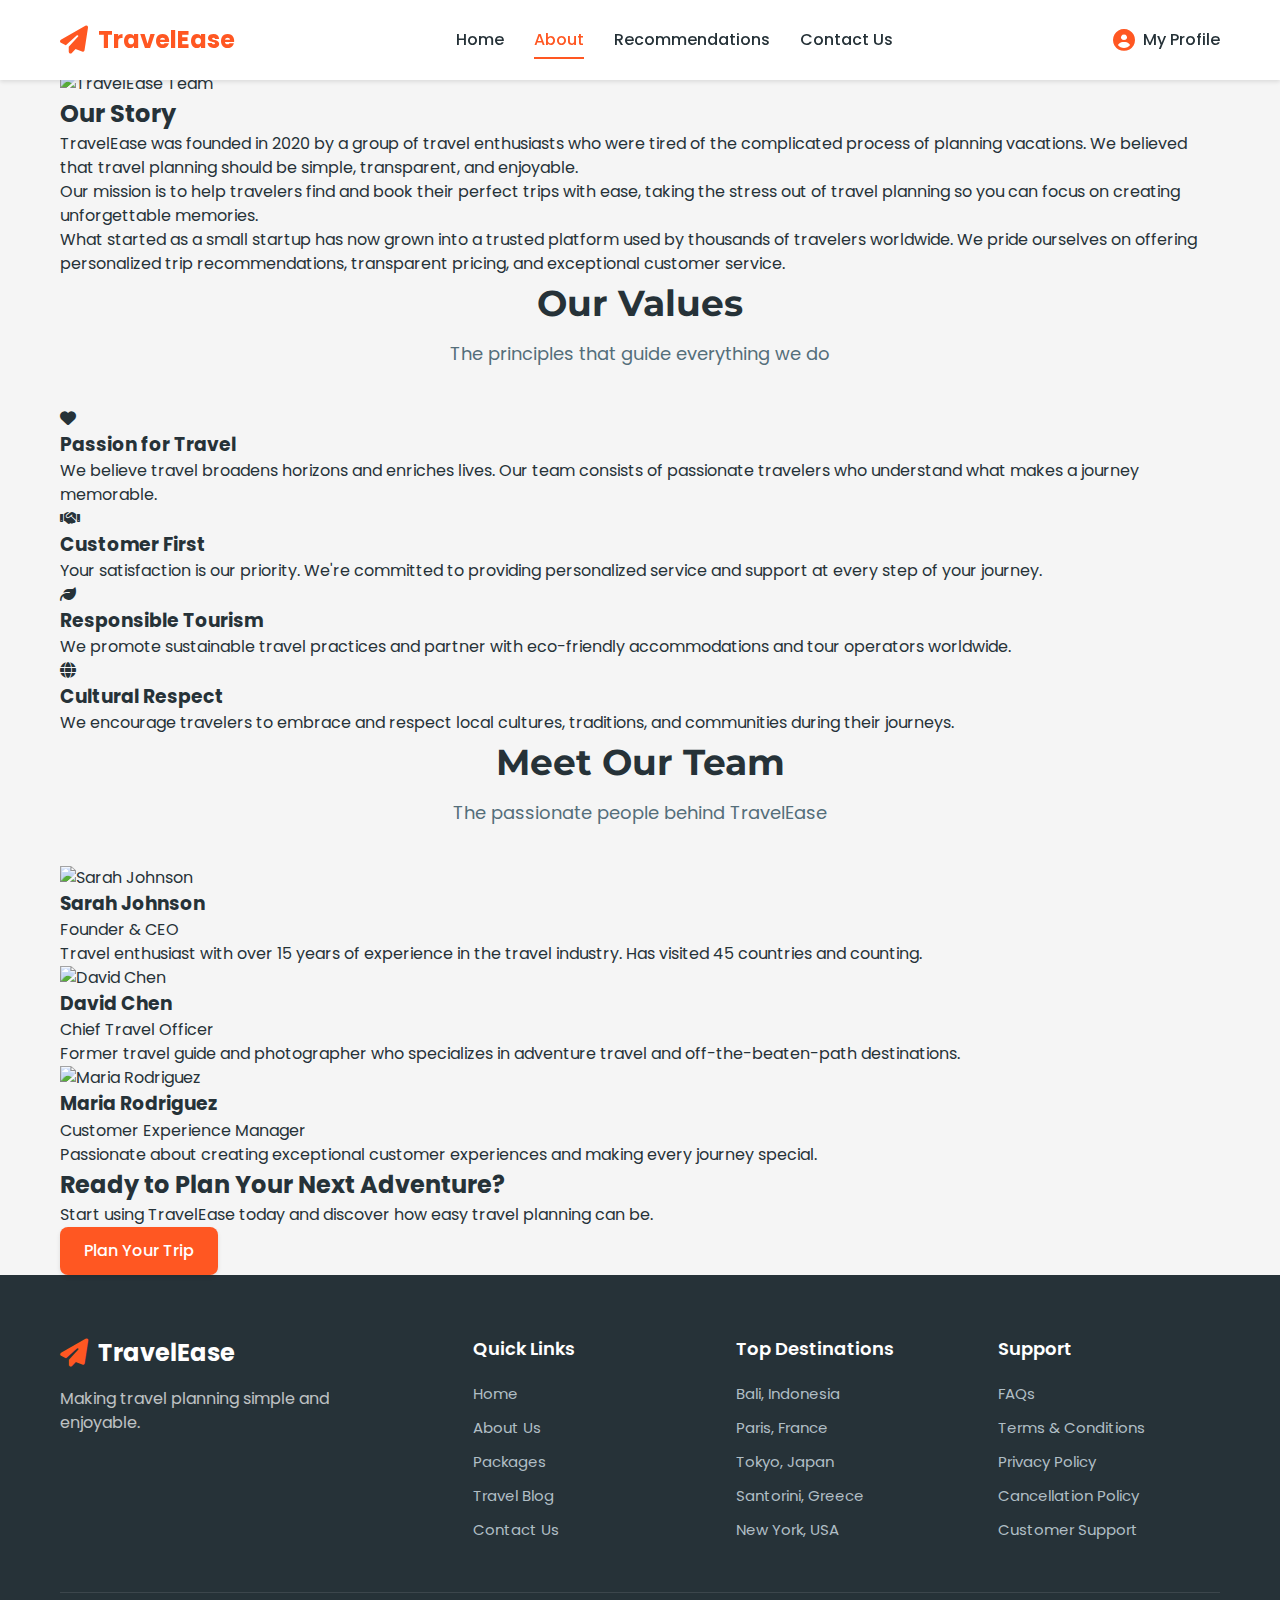
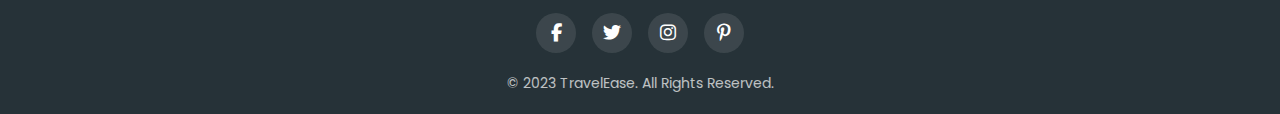
==== about.html @ 2a435698 "Implement initial version of travel budget planner website." ====
<!DOCTYPE html>
<html lang="en">
<head>
    <meta charset="UTF-8">
    <meta name="viewport" content="width=device-width, initial-scale=1.0">
    <title>About Us - TravelEase</title>
    <!-- Font Awesome for icons -->
    <link rel="stylesheet" href="https://cdnjs.cloudflare.com/ajax/libs/font-awesome/6.4.0/css/all.min.css">
    <!-- Google Fonts -->
    <link href="https://fonts.googleapis.com/css2?family=Poppins:wght@300;400;500;600;700&family=Montserrat:wght@400;500;600;700&display=swap" rel="stylesheet">
    <!-- Custom CSS -->
    <link rel="stylesheet" href="css/style.css">
</head>
<body>
    <!-- Header Section -->
    <header class="header">
        <div class="container">
            <div class="header-content">
                <div class="logo">
                    <a href="index.html">
                        <i class="fas fa-paper-plane"></i>
                        <span>TravelEase</span>
                    </a>
                </div>
                <nav class="nav-menu">
                    <ul>
                        <li><a href="index.html">Home</a></li>
                        <li><a href="about.html" class="active">About</a></li>
                        <li><a href="recommendations.html">Recommendations</a></li>
                        <li><a href="contact.html">Contact Us</a></li>
                    </ul>
                </nav>
                <div class="user-actions">
                    <a href="profile.html" class="profile-link">
                        <i class="fas fa-user-circle"></i>
                        <span>My Profile</span>
                    </a>
                </div>
                <div class="mobile-menu-btn">
                    <i class="fas fa-bars"></i>
                </div>
            </div>
        </div>
    </header>

    <!-- Page Banner -->
    <section class="page-banner" style="background-color: var(--primary-color);">
        <div class="container">
            <div class="banner-content">
                <h1>About Us</h1>
                <p>Learn more about TravelEase and our mission</p>
            </div>
        </div>
    </section>

    <!-- About Section -->
    <section class="about-section">
        <div class="container">
            <div class="about-content">
                <div class="about-image">
                    <img src="images/about-team.jpg" alt="TravelEase Team">
                </div>
                <div class="about-text">
                    <h2>Our Story</h2>
                    <p>TravelEase was founded in 2020 by a group of travel enthusiasts who were tired of the complicated process of planning vacations. We believed that travel planning should be simple, transparent, and enjoyable.</p>
                    <p>Our mission is to help travelers find and book their perfect trips with ease, taking the stress out of travel planning so you can focus on creating unforgettable memories.</p>
                    <p>What started as a small startup has now grown into a trusted platform used by thousands of travelers worldwide. We pride ourselves on offering personalized trip recommendations, transparent pricing, and exceptional customer service.</p>
                </div>
            </div>
        </div>
    </section>

    <!-- Values Section -->
    <section class="values-section">
        <div class="container">
            <div class="section-header">
                <h2>Our Values</h2>
                <p>The principles that guide everything we do</p>
            </div>
            <div class="values-grid">
                <div class="value-card">
                    <div class="value-icon">
                        <i class="fas fa-heart"></i>
                    </div>
                    <h3>Passion for Travel</h3>
                    <p>We believe travel broadens horizons and enriches lives. Our team consists of passionate travelers who understand what makes a journey memorable.</p>
                </div>
                <div class="value-card">
                    <div class="value-icon">
                        <i class="fas fa-handshake"></i>
                    </div>
                    <h3>Customer First</h3>
                    <p>Your satisfaction is our priority. We're committed to providing personalized service and support at every step of your journey.</p>
                </div>
                <div class="value-card">
                    <div class="value-icon">
                        <i class="fas fa-leaf"></i>
                    </div>
                    <h3>Responsible Tourism</h3>
                    <p>We promote sustainable travel practices and partner with eco-friendly accommodations and tour operators worldwide.</p>
                </div>
                <div class="value-card">
                    <div class="value-icon">
                        <i class="fas fa-globe"></i>
                    </div>
                    <h3>Cultural Respect</h3>
                    <p>We encourage travelers to embrace and respect local cultures, traditions, and communities during their journeys.</p>
                </div>
            </div>
        </div>
    </section>

    <!-- Team Section -->
    <section class="team-section">
        <div class="container">
            <div class="section-header">
                <h2>Meet Our Team</h2>
                <p>The passionate people behind TravelEase</p>
            </div>
            <div class="team-grid">
                <div class="team-member">
                    <div class="member-image">
                        <img src="images/team-1.jpg" alt="Sarah Johnson">
                    </div>
                    <h3>Sarah Johnson</h3>
                    <p class="member-role">Founder & CEO</p>
                    <p class="member-bio">Travel enthusiast with over 15 years of experience in the travel industry. Has visited 45 countries and counting.</p>
                </div>
                <div class="team-member">
                    <div class="member-image">
                        <img src="images/team-2.jpg" alt="David Chen">
                    </div>
                    <h3>David Chen</h3>
                    <p class="member-role">Chief Travel Officer</p>
                    <p class="member-bio">Former travel guide and photographer who specializes in adventure travel and off-the-beaten-path destinations.</p>
                </div>
                <div class="team-member">
                    <div class="member-image">
                        <img src="images/team-3.jpg" alt="Maria Rodriguez">
                    </div>
                    <h3>Maria Rodriguez</h3>
                    <p class="member-role">Customer Experience Manager</p>
                    <p class="member-bio">Passionate about creating exceptional customer experiences and making every journey special.</p>
                </div>
            </div>
        </div>
    </section>

    <!-- CTA Section -->
    <section class="cta-section">
        <div class="container">
            <div class="cta-content">
                <h2>Ready to Plan Your Next Adventure?</h2>
                <p>Start using TravelEase today and discover how easy travel planning can be.</p>
                <a href="index.html#planner" class="btn btn-primary">Plan Your Trip</a>
            </div>
        </div>
    </section>

    <!-- Footer Section -->
    <footer class="footer">
        <div class="container">
            <div class="footer-content">
                <div class="footer-logo">
                    <a href="index.html">
                        <i class="fas fa-paper-plane"></i>
                        <span>TravelEase</span>
                    </a>
                    <p>Making travel planning simple and enjoyable.</p>
                </div>
                <div class="footer-links">
                    <div class="footer-column">
                        <h3>Quick Links</h3>
                        <ul>
                            <li><a href="index.html">Home</a></li>
                            <li><a href="about.html">About Us</a></li>
                            <li><a href="packages.html">Packages</a></li>
                            <li><a href="blog.html">Travel Blog</a></li>
                            <li><a href="contact.html">Contact Us</a></li>
                        </ul>
                    </div>
                    <div class="footer-column">
                        <h3>Top Destinations</h3>
                        <ul>
                            <li><a href="#">Bali, Indonesia</a></li>
                            <li><a href="#">Paris, France</a></li>
                            <li><a href="#">Tokyo, Japan</a></li>
                            <li><a href="#">Santorini, Greece</a></li>
                            <li><a href="#">New York, USA</a></li>
                        </ul>
                    </div>
                    <div class="footer-column">
                        <h3>Support</h3>
                        <ul>
                            <li><a href="#">FAQs</a></li>
                            <li><a href="#">Terms & Conditions</a></li>
                            <li><a href="#">Privacy Policy</a></li>
                            <li><a href="#">Cancellation Policy</a></li>
                            <li><a href="#">Customer Support</a></li>
                        </ul>
                    </div>
                </div>
            </div>
            <div class="footer-bottom">
                <div class="social-icons">
                    <a href="#"><i class="fab fa-facebook-f"></i></a>
                    <a href="#"><i class="fab fa-twitter"></i></a>
                    <a href="#"><i class="fab fa-instagram"></i></a>
                    <a href="#"><i class="fab fa-pinterest-p"></i></a>
                </div>
                <p class="copyright">© 2023 TravelEase. All Rights Reserved.</p>
            </div>
        </div>
    </footer>

    <!-- Back to Top Button -->
    <a href="#" class="back-to-top">
        <i class="fas fa-chevron-up"></i>
    </a>

    <!-- Scripts -->
    <script src="js/script.js"></script>
</body>
</html>
---- css/style.css ----
/* 
* TravelEase - Travel Planner Website
* Main Stylesheet
*/

/* ---------- Reset & Base Styles ---------- */
:root {
    --primary-color: #ff5722;
    --primary-dark: #e64a19;
    --primary-light: #ffccbc;
    --secondary-color: #2196f3;
    --secondary-dark: #1976d2;
    --secondary-light: #bbdefb;
    --accent-color: #ffc107;
    --text-dark: #263238;
    --text-medium: #546e7a;
    --text-light: #b0bec5;
    --white: #ffffff;
    --light-bg: #f5f5f5;
    --dark-bg: #263238;
    --border-color: #e0e0e0;
    --success: #4caf50;
    --error: #f44336;
    --warning: #ff9800;
    --shadow-sm: 0 2px 4px rgba(0, 0, 0, 0.1);
    --shadow-md: 0 4px 8px rgba(0, 0, 0, 0.12);
    --shadow-lg: 0 8px 16px rgba(0, 0, 0, 0.15);
    --transition: all 0.3s ease;
    --radius-sm: 4px;
    --radius-md: 8px;
    --radius-lg: 16px;
}

* {
    margin: 0;
    padding: 0;
    box-sizing: border-box;
}

html {
    font-size: 62.5%; /* 10px = 1rem */
    scroll-behavior: smooth;
}

body {
    font-family: 'Poppins', sans-serif;
    font-size: 1.6rem;
    line-height: 1.5;
    color: var(--text-dark);
    background-color: var(--light-bg);
}

a {
    text-decoration: none;
    color: inherit;
    transition: var(--transition);
}

ul {
    list-style: none;
}

img {
    max-width: 100%;
    height: auto;
    display: block;
}

button, input, select, textarea {
    font-family: inherit;
    font-size: inherit;
    outline: none;
    border: none;
    background: none;
}

button {
    cursor: pointer;
}

/* ---------- Layout & Container ---------- */
.container {
    width: 100%;
    max-width: 1200px;
    margin: 0 auto;
    padding: 0 2rem;
}

.section-header {
    text-align: center;
    margin-bottom: 4rem;
}

.section-header h2 {
    font-size: 3.6rem;
    font-weight: 700;
    color: var(--text-dark);
    margin-bottom: 1rem;
    font-family: 'Montserrat', sans-serif;
}

.section-header p {
    font-size: 1.8rem;
    color: var(--text-medium);
    max-width: 600px;
    margin: 0 auto;
}

/* ---------- Buttons & Links ---------- */
.btn {
    display: inline-flex;
    align-items: center;
    justify-content: center;
    padding: 1.2rem 2.4rem;
    font-size: 1.6rem;
    font-weight: 500;
    border-radius: var(--radius-md);
    transition: var(--transition);
    text-align: center;
}

.btn i {
    margin-right: 0.8rem;
}

.btn-primary {
    background-color: var(--primary-color);
    color: var(--white);
    box-shadow: var(--shadow-sm);
}

.btn-primary:hover {
    background-color: var(--primary-dark);
    box-shadow: var(--shadow-md);
    transform: translateY(-2px);
}

.btn-outline {
    border: 2px solid var(--primary-color);
    color: var(--primary-color);
    background-color: transparent;
}

.btn-outline:hover {
    background-color: var(--primary-color);
    color: var(--white);
}

.btn-search {
    background: linear-gradient(to right, var(--primary-color), var(--primary-dark));
    color: var(--white);
    border-radius: var(--radius-md);
    padding: 1.5rem 2.8rem;
    font-size: 1.7rem;
    box-shadow: var(--shadow-md);
}

.btn-search:hover {
    transform: translateY(-3px);
    box-shadow: var(--shadow-lg);
}

/* ---------- Header ---------- */
.header {
    background-color: var(--white);
    box-shadow: var(--shadow-sm);
    position: fixed;
    top: 0;
    left: 0;
    width: 100%;
    z-index: 1000;
    transition: var(--transition);
}

.header-content {
    display: flex;
    align-items: center;
    justify-content: space-between;
    height: 8rem;
}

.logo a {
    display: flex;
    align-items: center;
    font-size: 2.4rem;
    font-weight: 700;
    color: var(--primary-color);
}

.logo i {
    font-size: 2.8rem;
    margin-right: 1rem;
}

.nav-menu ul {
    display: flex;
}

.nav-menu li {
    margin: 0 1.5rem;
}

.nav-menu a {
    font-size: 1.6rem;
    font-weight: 500;
    color: var(--text-dark);
    padding: 0.8rem 0;
    position: relative;
}

.nav-menu a::after {
    content: '';
    position: absolute;
    left: 0;
    bottom: 0;
    width: 0;
    height: 2px;
    background-color: var(--primary-color);
    transition: var(--transition);
}

.nav-menu a:hover,
.nav-menu a.active {
    color: var(--primary-color);
}

.nav-menu a:hover::after,
.nav-menu a.active::after {
    width: 100%;
}

.user-actions {
    display: flex;
    align-items: center;
}

.profile-link {
    display: flex;
    align-items: center;
    font-weight: 500;
    color: var(--text-dark);
}

.profile-link i {
    font-size: 2.2rem;
    margin-right: 0.8rem;
    color: var(--primary-color);
}

.mobile-menu-btn {
    display: none;
    font-size: 2.4rem;
    color: var(--text-dark);
}

/* ---------- Hero Carousel ---------- */
.hero-carousel {
    height: 100vh;
    position: relative;
    overflow: hidden;
    margin-top: 8rem;
}

.carousel-container {
    height: 100%;
    position: relative;
}

.carousel-slides {
    height: 100%;
    width: 100%;
}

.carousel-slide {
    position: absolute;
    top: 0;
    left: 0;
    width: 100%;
    height: 100%;
    opacity: 0;
    transition: opacity 1s ease-in-out;
}

.carousel-slide.active {
    opacity: 1;
}

.carousel-slide img {
    width: 100%;
    height: 100%;
    object-fit: cover;
}

.overlay {
    position: absolute;
    top: 0;
    left: 0;
    width: 100%;
    height: 100%;
    background: linear-gradient(rgba(0, 0, 0, 0.3), rgba(0, 0, 0, 0.5));
}

.carousel-content {
    position: absolute;
    top: 50%;
    left: 50%;
    transform: translate(-50%, -50%);
    text-align: center;
    color: var(--white);
    width: 90%;
    max-width: 800px;
    z-index: 10;
}

.site-title {
    font-size: 6rem;
    font-weight: 700;
    margin-bottom: 1.6rem;
    font-family: 'Montserrat', sans-serif;
    text-shadow: 2px 2px 4px rgba(0, 0, 0, 0.3);
    animation: fadeIn 1s ease-in-out;
}

.tagline {
    font-size: 2.4rem;
    margin-bottom: 3.2rem;
    text-shadow: 1px 1px 2px rgba(0, 0, 0, 0.3);
    animation: fadeIn 1s ease-in-out 0.5s both;
}

.carousel-controls {
    position: absolute;
    bottom: 3rem;
    left: 50%;
    transform: translateX(-50%);
    display: flex;
    align-items: center;
    z-index: 10;
}

.carousel-prev,
.carousel-next {
    width: 5rem;
    height: 5rem;
    background-color: rgba(255, 255, 255, 0.2);
    border-radius: 50%;
    display: flex;
    align-items: center;
    justify-content: center;
    font-size: 2rem;
    color: var(--white);
    transition: var(--transition);
    backdrop-filter: blur(5px);
    margin: 0 1rem;
}

.carousel-prev:hover,
.carousel-next:hover {
    background-color: rgba(255, 255, 255, 0.4);
}

.carousel-dots {
    display: flex;
    align-items: center;
    justify-content: center;
}

.dot {
    width: 1.2rem;
    height: 1.2rem;
    border-radius: 50%;
    background-color: rgba(255, 255, 255, 0.4);
    margin: 0 0.6rem;
    cursor: pointer;
    transition: var(--transition);
}

.dot.active {
    background-color: var(--white);
    transform: scale(1.2);
}

/* ---------- Trip Planner ---------- */
.trip-planner {
    padding: 8rem 0;
    background-color: var(--white);
}

.planner-form-container {
    max-width: 900px;
    margin: 0 auto;
    background: var(--white);
    border-radius: var(--radius-lg);
    box-shadow: var(--shadow-lg);
    overflow: hidden;
    transition: var(--transition);
}

.planner-form {
    padding: 3.2rem;
}

.form-group {
    margin-bottom: 2.4rem;
}

.form-row {
    display: grid;
    grid-template-columns: 1fr 1fr;
    gap: 2rem;
    margin-bottom: 2.4rem;
}

.form-group label {
    display: block;
    font-size: 1.6rem;
    font-weight: 500;
    margin-bottom: 0.8rem;
    color: var(--text-dark);
}

.form-group label i {
    margin-right: 0.8rem;
    color: var(--primary-color);
}

.form-group input,
.form-group select {
    width: 100%;
    padding: 1.2rem 1.6rem;
    font-size: 1.6rem;
    border: 1px solid var(--border-color);
    border-radius: var(--radius-md);
    background-color: var(--white);
    transition: var(--transition);
}

.form-group input:focus,
.form-group select:focus {
    border-color: var(--primary-color);
    box-shadow: 0 0 0 2px var(--primary-light);
}

/* ---------- Popular Packages ---------- */
.popular-packages {
    padding: 8rem 0;
    background-color: var(--light-bg);
}

.packages-container {
    display: grid;
    grid-template-columns: repeat(auto-fill, minmax(350px, 1fr));
    gap: 3rem;
}

.package {
    background-color: var(--white);
    border-radius: var(--radius-lg);
    overflow: hidden;
    box-shadow: var(--shadow-sm);
    transition: var(--transition);
    opacity: 0;
    transform: translateY(20px);
    animation: fadeIn 0.5s ease-in-out forwards;
}

.package:hover {
    transform: translateY(-10px);
    box-shadow: var(--shadow-lg);
}

.package-img {
    position: relative;
    height: 200px;
    overflow: hidden;
}

.package-img img {
    width: 100%;
    height: 100%;
    object-fit: cover;
    transition: transform 0.5s ease;
}

.package:hover .package-img img {
    transform: scale(1.1);
}

.package-price {
    position: absolute;
    top: 2rem;
    right: 2rem;
    background-color: var(--primary-color);
    color: var(--white);
    padding: 0.8rem 1.6rem;
    font-size: 1.8rem;
    font-weight: 600;
    border-radius: var(--radius-md);
    box-shadow: var(--shadow-sm);
}

.package-content {
    padding: 2.4rem;
}

.package-content h3 {
    font-size: 2.2rem;
    font-weight: 600;
    margin-bottom: 1.2rem;
    color: var(--text-dark);
}

.package-rating {
    display: flex;
    align-items: center;
    margin-bottom: 1.6rem;
    font-size: 1.4rem;
}

.package-rating i {
    color: var(--accent-color);
    margin-right: 0.2rem;
}

.package-rating span {
    margin-left: 0.8rem;
    color: var(--text-medium);
}

.package-content p {
    color: var(--text-medium);
    margin-bottom: 1.6rem;
    font-size: 1.5rem;
}

.package-features {
    display: flex;
    flex-wrap: wrap;
    margin-bottom: 2rem;
}

.package-features span {
    font-size: 1.4rem;
    color: var(--text-medium);
    margin-right: 1.6rem;
    margin-bottom: 0.8rem;
    display: flex;
    align-items: center;
}

.package-features i {
    color: var(--primary-color);
    margin-right: 0.6rem;
}

/* ---------- Testimonials ---------- */
.testimonials {
    padding: 8rem 0;
    background-color: var(--white);
}

.testimonials-slider {
    max-width: 800px;
    margin: 0 auto;
}

.testimonial {
    display: flex;
    align-items: center;
    background-color: var(--light-bg);
    border-radius: var(--radius-lg);
    padding: 4rem;
    box-shadow: var(--shadow-sm);
}

.testimonial-image {
    width: 10rem;
    height: 10rem;
    border-radius: 50%;
    overflow: hidden;
    margin-right: 3rem;
    flex-shrink: 0;
}

.testimonial-content {
    flex: 1;
}

.testimonial-rating {
    display: flex;
    align-items: center;
    margin-bottom: 1.2rem;
}

.testimonial-rating i {
    color: var(--accent-color);
    margin-right: 0.2rem;
}

.testimonial-content p {
    font-size: 1.8rem;
    font-style: italic;
    color: var(--text-dark);
    margin-bottom: 1.6rem;
    line-height: 1.6;
}

.testimonial-content h4 {
    font-size: 1.8rem;
    font-weight: 600;
    color: var(--text-dark);
    margin-bottom: 0.4rem;
}

.testimonial-content span {
    font-size: 1.4rem;
    color: var(--text-medium);
}

/* ---------- Newsletter ---------- */
.newsletter {
    padding: 6rem 0;
    background: linear-gradient(to right, var(--primary-color), var(--primary-dark));
    color: var(--white);
}

.newsletter-content {
    text-align: center;
    max-width: 800px;
    margin: 0 auto;
}

.newsletter-content h2 {
    font-size: 3.2rem;
    font-weight: 700;
    margin-bottom: 1.2rem;
}

.newsletter-content p {
    font-size: 1.8rem;
    margin-bottom: 3.2rem;
    opacity: 0.9;
}

.newsletter-form {
    display: flex;
    justify-content: center;
    max-width: 600px;
    margin: 0 auto;
}

.newsletter-form input {
    flex: 1;
    padding: 1.6rem 2rem;
    font-size: 1.6rem;
    border: none;
    border-radius: var(--radius-md) 0 0 var(--radius-md);
}

.newsletter-form .btn {
    background-color: var(--accent-color);
    color: var(--text-dark);
    font-weight: 600;
    border-radius: 0 var(--radius-md) var(--radius-md) 0;
    padding: 0 3rem;
}

.newsletter-form .btn:hover {
    background-color: #ffb300;
}

/* ---------- Footer ---------- */
.footer {
    background-color: var(--dark-bg);
    color: var(--white);
    padding: 6rem 0 2rem;
}

.footer-content {
    display: grid;
    grid-template-columns: 1fr 2fr;
    gap: 4rem;
    margin-bottom: 4rem;
}

.footer-logo a {
    display: flex;
    align-items: center;
    font-size: 2.4rem;
    font-weight: 700;
    color: var(--white);
    margin-bottom: 1.6rem;
}

.footer-logo i {
    font-size: 2.8rem;
    margin-right: 1rem;
    color: var(--primary-color);
}

.footer-logo p {
    font-size: 1.6rem;
    opacity: 0.7;
    max-width: 280px;
}

.footer-links {
    display: grid;
    grid-template-columns: repeat(3, 1fr);
    gap: 4rem;
}

.footer-column h3 {
    font-size: 1.8rem;
    font-weight: 600;
    margin-bottom: 2rem;
    color: var(--white);
}

.footer-column ul li {
    margin-bottom: 1rem;
}

.footer-column ul li a {
    font-size: 1.5rem;
    color: var(--text-light);
    transition: var(--transition);
}

.footer-column ul li a:hover {
    color: var(--primary-color);
    padding-left: 0.5rem;
}

.footer-bottom {
    display: flex;
    flex-direction: column;
    align-items: center;
    padding-top: 2rem;
    border-top: 1px solid rgba(255, 255, 255, 0.1);
}

.social-icons {
    display: flex;
    margin-bottom: 2rem;
}

.social-icons a {
    display: flex;
    align-items: center;
    justify-content: center;
    width: 4rem;
    height: 4rem;
    border-radius: 50%;
    background-color: rgba(255, 255, 255, 0.1);
    margin: 0 0.8rem;
    color: var(--white);
    font-size: 1.8rem;
    transition: var(--transition);
}

.social-icons a:hover {
    background-color: var(--primary-color);
    transform: translateY(-3px);
}

.copyright {
    font-size: 1.4rem;
    opacity: 0.7;
    text-align: center;
}

/* ---------- Back to Top Button ---------- */
.back-to-top {
    position: fixed;
    bottom: 3rem;
    right: 3rem;
    width: 4.5rem;
    height: 4.5rem;
    background-color: var(--primary-color);
    color: var(--white);
    border-radius: 50%;
    display: flex;
    align-items: center;
    justify-content: center;
    font-size: 2rem;
    box-shadow: var(--shadow-md);
    opacity: 0;
    visibility: hidden;
    transition: var(--transition);
    z-index: 100;
}

.back-to-top.active {
    opacity: 1;
    visibility: visible;
}

.back-to-top:hover {
    background-color: var(--primary-dark);
    transform: translateY(-5px);
}

/* ---------- Animations ---------- */
@keyframes fadeIn {
    from {
        opacity: 0;
        transform: translateY(20px);
    }
    to {
        opacity: 1;
        transform: translateY(0);
    }
}

/* AOS Animation Classes */
[data-aos="fade-up"] {
    opacity: 0;
    transform: translateY(20px);
    transition-property: transform, opacity;
}

[data-aos="fade-up"].aos-animate {
    opacity: 1;
    transform: translateY(0);
}

/* ---------- Responsive Design ---------- */
@media (max-width: 1200px) {
    html {
        font-size: 56.25%; /* 9px = 1rem */
    }

    .packages-container {
        grid-template-columns: repeat(auto-fill, minmax(300px, 1fr));
    }
}

@media (max-width: 991px) {
    .site-title {
        font-size: 5rem;
    }

    .tagline {
        font-size: 2rem;
    }

    .testimonial {
        flex-direction: column;
        text-align: center;
        padding: 3rem 2rem;
    }

    .testimonial-image {
        margin: 0 auto 2rem;
    }

    .footer-content {
        grid-template-columns: 1fr;
    }

    .footer-logo {
        text-align: center;
        margin-bottom: 2rem;
    }

    .footer-logo p {
        max-width: 100%;
    }

    .footer-links {
        grid-template-columns: repeat(2, 1fr);
    }
}

@media (max-width: 768px) {
    html {
        font-size: 50%; /* 8px = 1rem */
    }

    .header-content {
        height: 7rem;
    }

    .nav-menu {
        position: fixed;
        top: 7rem;
        left: -100%;
        width: 100%;
        height: calc(100vh - 7rem);
        background-color: var(--white);
        z-index: 999;
        transition: var(--transition);
        display: flex;
        justify-content: center;
        align-items: center;
    }

    .nav-menu.active {
        left: 0;
    }

    .nav-menu ul {
        flex-direction: column;
        align-items: center;
    }

    .nav-menu li {
        margin: 1.5rem 0;
    }

    .mobile-menu-btn {
        display: block;
    }

    .user-actions span {
        display: none;
    }

    .hero-carousel {
        height: 80vh;
        margin-top: 7rem;
    }

    .form-row {
        grid-template-columns: 1fr;
        gap: 0;
    }

    .packages-container {
        grid-template-columns: 1fr;
        max-width: 400px;
        margin: 0 auto;
    }

    .newsletter-form {
        flex-direction: column;
    }

    .newsletter-form input {
        border-radius: var(--radius-md);
        margin-bottom: 1.5rem;
    }

    .newsletter-form .btn {
        border-radius: var(--radius-md);
        width: 100%;
    }

    .footer-links {
        grid-template-columns: 1fr;
        gap: 3rem;
    }
}

@media (max-width: 576px) {
    .section-header h2 {
        font-size: 3rem;
    }

    .section-header p {
        font-size: 1.6rem;
    }

    .site-title {
        font-size: 4rem;
    }

    .tagline {
        font-size: 1.8rem;
    }

    .carousel-prev,
    .carousel-next {
        width: 4rem;
        height: 4rem;
    }

    .planner-form {
        padding: 2rem;
    }

    .testimonial {
        padding: 2rem 1.5rem;
    }

    .testimonial-content p {
        font-size: 1.6rem;
    }

    .newsletter {
        padding: 5rem 0;
    }

    .newsletter-content h2 {
        font-size: 2.8rem;
    }

    .newsletter-content p {
        font-size: 1.6rem;
    }

    .back-to-top {
        bottom: 2rem;
        right: 2rem;
        width: 4rem;
        height: 4rem;
    }
}
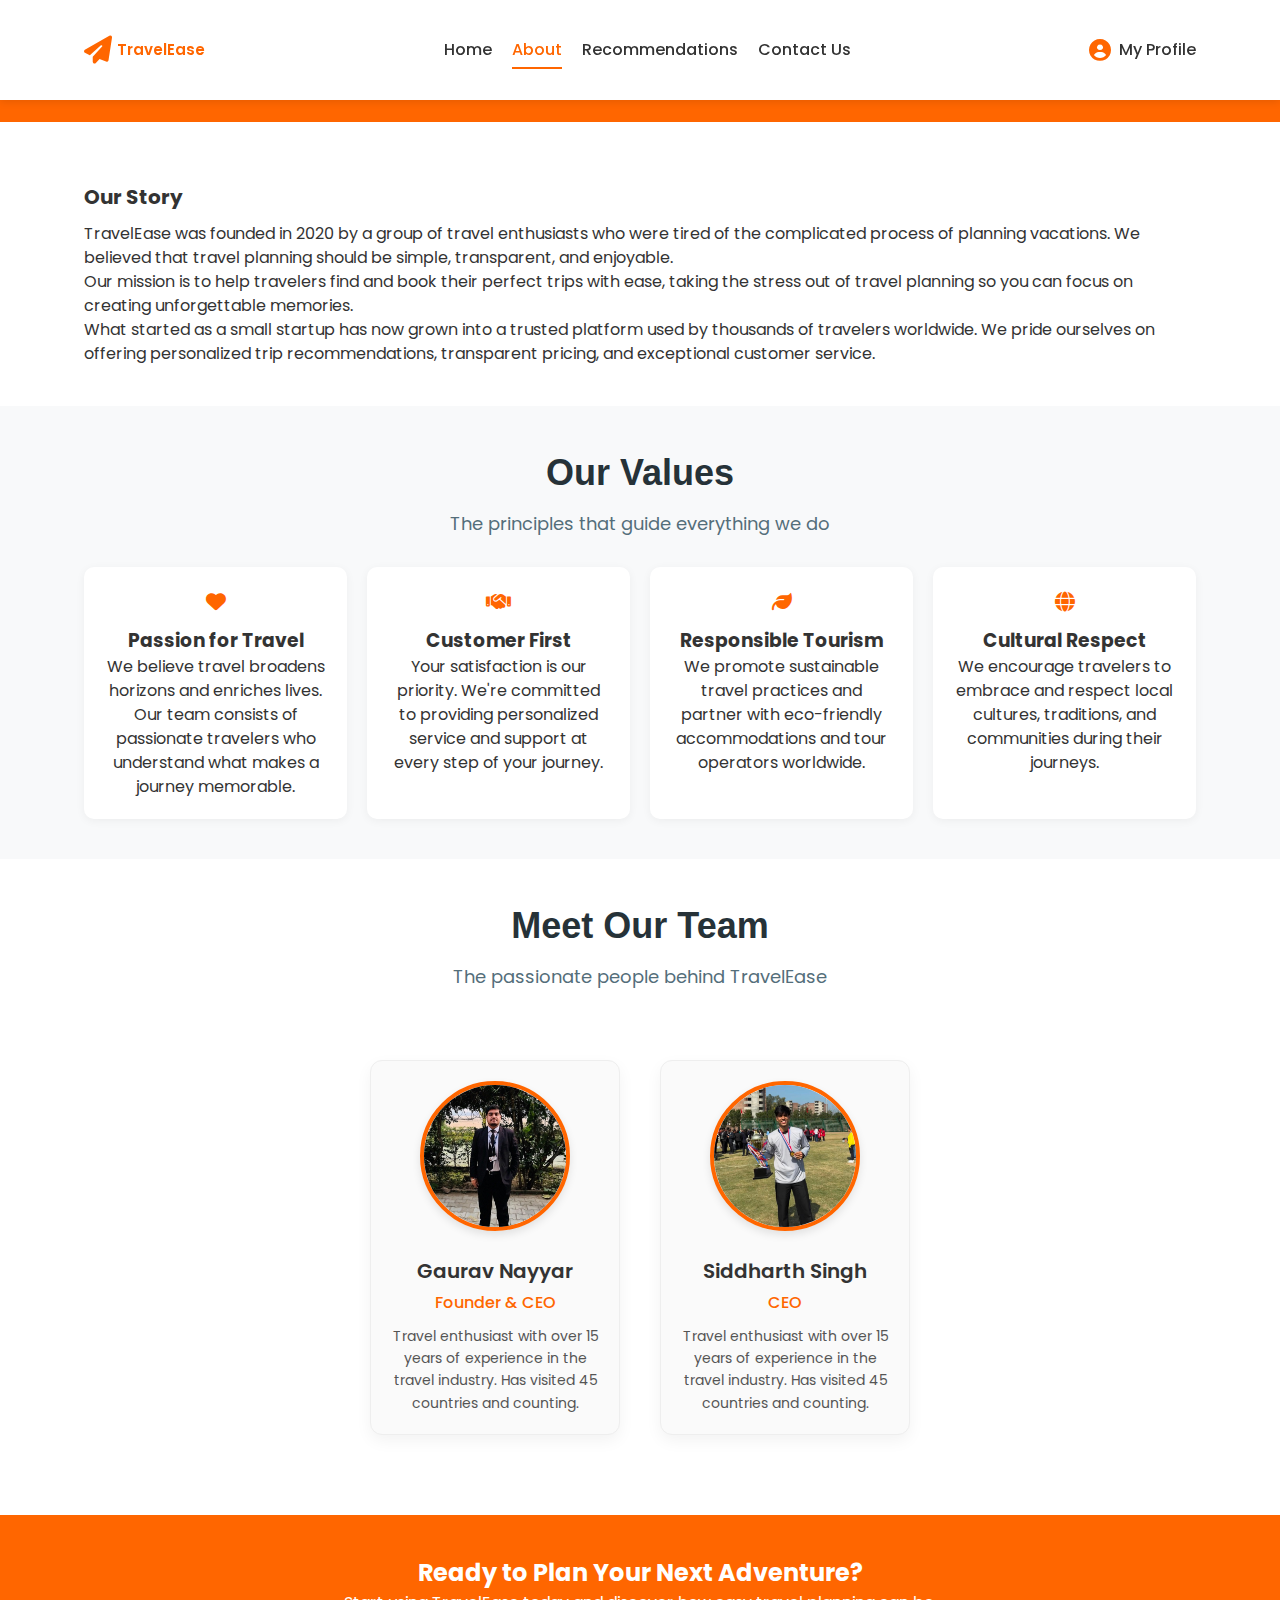
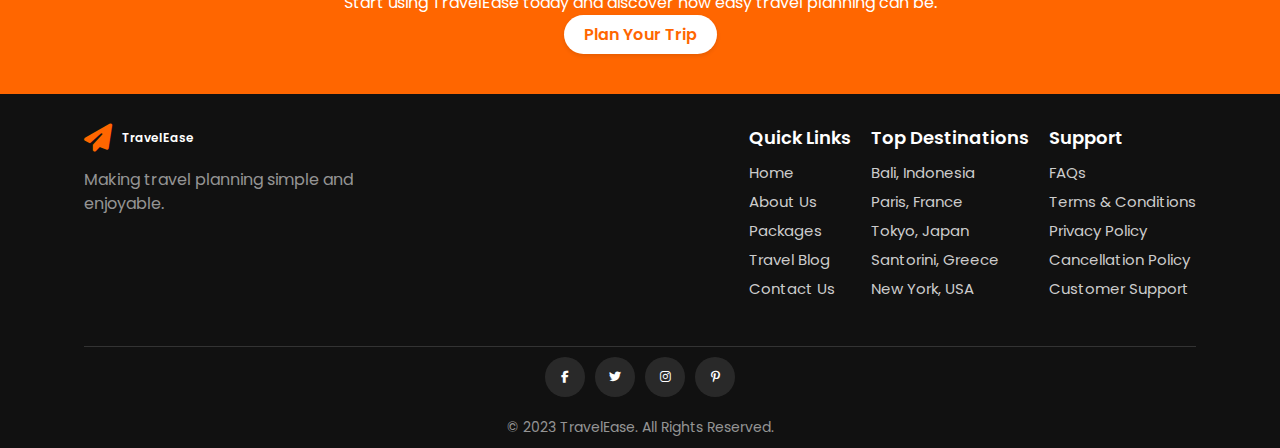
==== commit 1096391e: "Refactor code structure for improved readability and maintainability" ====
--- a/about.html
+++ b/about.html
@@ -1,18 +1,280 @@
 <!DOCTYPE html>
 <html lang="en">
 <head>
-    <meta charset="UTF-8">
-    <meta name="viewport" content="width=device-width, initial-scale=1.0">
-    <title>About Us - TravelEase</title>
-    <!-- Font Awesome for icons -->
-    <link rel="stylesheet" href="https://cdnjs.cloudflare.com/ajax/libs/font-awesome/6.4.0/css/all.min.css">
-    <!-- Google Fonts -->
-    <link href="https://fonts.googleapis.com/css2?family=Poppins:wght@300;400;500;600;700&family=Montserrat:wght@400;500;600;700&display=swap" rel="stylesheet">
-    <!-- Custom CSS -->
-    <link rel="stylesheet" href="css/style.css">
+  <meta charset="UTF-8" />
+  <meta name="viewport" content="width=device-width, initial-scale=1.0"/>
+  <title>About Us - TravelEase</title>
+  <link rel="stylesheet" href="https://cdnjs.cloudflare.com/ajax/libs/font-awesome/6.4.0/css/all.min.css"/>
+  <link href="https://fonts.googleapis.com/css2?family=Poppins:wght@300;400;500;600&display=swap" rel="stylesheet"/>
+  <link rel="stylesheet" href="css/style.css"/>
+  <style>
+    :root {
+        --primary-color: #ff6600; /* your original orange */
+      --secondary-color: #f8f9fa;
+      --text-color: #333;
+      --heading-color: #111;
+      --btn-color: #0077cc;
+    }
+
+    body {
+      margin: 0;
+      font-family: 'Poppins', sans-serif;
+      background: #fff;
+      color: var(--text-color);
+    }
+
+    .container {
+      width: 90%;
+      max-width: 1200px;
+      margin: 0 auto;
+    }
+
+    header.header {
+      background: white;
+      box-shadow: 0 2px 8px rgba(0,0,0,0.1);
+      padding: 1rem 0;
+    }
+
+    .header-content {
+      display: flex;
+      align-items: center;
+      justify-content: space-between;
+      flex-wrap: wrap;
+    }
+
+    .logo a {
+      font-size: 1.5rem;
+      color: var(--primary-color);
+      text-decoration: none;
+      font-weight: 600;
+    }
+
+    .logo i {
+      margin-right: 0.5rem;
+    }
+
+    nav.nav-menu ul {
+      display: flex;
+      list-style: none;
+      padding: 0;
+      margin: 0;
+    }
+
+    nav.nav-menu ul li {
+      margin: 0 1rem;
+    }
+
+    nav.nav-menu ul li a {
+      text-decoration: none;
+      color: var(--text-color);
+      font-weight: 500;
+      transition: color 0.3s;
+    }
+
+    nav.nav-menu ul li a.active,
+    nav.nav-menu ul li a:hover {
+      color: var(--primary-color);
+    }
+
+    .user-actions {
+      display: flex;
+      align-items: center;
+    }
+
+    .user-actions a {
+      text-decoration: none;
+      color: var(--text-color);
+      font-weight: 500;
+    }
+
+    .page-banner {
+      padding: 3rem 0;
+      text-align: center;
+      color: white;
+    }
+
+    .banner-content h1 {
+      margin: 0;
+      font-size: 2.5rem;
+    }
+
+    .about-section {
+      padding: 4rem 0;
+    }
+
+    .about-content {
+      display: flex;
+      flex-wrap: wrap;
+      gap: 2rem;
+      align-items: center;
+    }
+
+    .about-image img {
+      width: 100%;
+      max-width: 500px;
+      border-radius: 12px;
+    }
+
+    .about-text h2 {
+      font-size: 2rem;
+      margin-bottom: 1rem;
+    }
+
+    .values-section {
+      background: var(--secondary-color);
+      padding: 4rem 0;
+    }
+
+    .section-header {
+      text-align: center;
+      margin-bottom: 3rem;
+    }
+
+    .values-grid {
+      display: grid;
+      grid-template-columns: repeat(auto-fit, minmax(250px, 1fr));
+      gap: 2rem;
+    }
+
+    .value-card {
+      background: white;
+      padding: 2rem;
+      border-radius: 10px;
+      box-shadow: 0 2px 10px rgba(0,0,0,0.05);
+      text-align: center;
+    }
+
+    .value-icon {
+      font-size: 2rem;
+      color: var(--primary-color);
+      margin-bottom: 1rem;
+    }
+
+    .team-section {
+      padding: 4rem 0;
+    }
+
+    .team-grid {
+      display: grid;
+      grid-template-columns: repeat(auto-fit, minmax(250px, 1fr));
+      gap: 2rem;
+      margin-top: 2rem;
+    }
+
+    .team-member {
+      text-align: center;
+      background: #fff;
+      padding: 1.5rem;
+      border-radius: 10px;
+      box-shadow: 0 2px 8px rgba(0,0,0,0.05);
+    }
+
+    .member-image img {
+      width: 100%;
+      border-radius: 10px;
+      margin-bottom: 1rem;
+    }
+
+    .cta-section {
+      background: var(--primary-color);
+      color: white;
+      text-align: center;
+      padding: 4rem 2rem;
+    }
+
+    .btn.btn-primary {
+      background: white;
+      color: var(--primary-color);
+      padding: 0.75rem 2rem;
+      border-radius: 25px;
+      text-decoration: none;
+      font-weight: 600;
+      transition: all 0.3s;
+    }
+
+    .btn.btn-primary:hover {
+      background: #e0f7ff;
+    }
+
+    footer.footer {
+      background: #111;
+      color: #ccc;
+      padding: 3rem 0 1rem;
+    }
+
+    .footer-content {
+      display: flex;
+      flex-wrap: wrap;
+      gap: 2rem;
+      justify-content: space-between;
+    }
+
+    .footer-logo a {
+      color: white;
+      font-size: 1.2rem;
+      font-weight: 600;
+      text-decoration: none;
+    }
+
+    .footer-links {
+      display: flex;
+      gap: 2rem;
+    }
+
+    .footer-column h3 {
+      color: white;
+      margin-bottom: 1rem;
+    }
+
+    .footer-column ul {
+      list-style: none;
+      padding: 0;
+    }
+
+    .footer-column ul li {
+      margin-bottom: 0.5rem;
+    }
+
+    .footer-column ul li a {
+      color: #ccc;
+      text-decoration: none;
+    }
+
+    .footer-column ul li a:hover {
+      color: var(--primary-color);
+    }
+
+    .footer-bottom {
+      border-top: 1px solid #333;
+      margin-top: 2rem;
+      padding-top: 1rem;
+      text-align: center;
+    }
+
+    .social-icons a {
+      color: white;
+      margin: 0 0.5rem;
+      font-size: 1.2rem;
+    }
+
+    .back-to-top {
+      position: fixed;
+      bottom: 20px;
+      right: 20px;
+      background: var(--primary-color);
+      color: white;
+      padding: 0.75rem;
+      border-radius: 50%;
+      font-size: 1rem;
+      display: flex;
+      justify-content: center;
+      align-items: center;
+      text-decoration: none;
+      box-shadow: 0 4px 8px rgba(0,0,0,0.2);
+    }
+  </style>
 </head>
 <body>
-    <!-- Header Section -->
     <header class="header">
         <div class="container">
             <div class="header-content">
@@ -43,7 +305,6 @@
         </div>
     </header>
 
-    <!-- Page Banner -->
     <section class="page-banner" style="background-color: var(--primary-color);">
         <div class="container">
             <div class="banner-content">
@@ -53,12 +314,11 @@
         </div>
     </section>
 
-    <!-- About Section -->
     <section class="about-section">
         <div class="container">
             <div class="about-content">
                 <div class="about-image">
-                    <img src="images/about-team.jpg" alt="TravelEase Team">
+                    <!-- <img src="images/" alt="TravelEase Team"> -->
                 </div>
                 <div class="about-text">
                     <h2>Our Story</h2>
@@ -70,7 +330,6 @@
         </div>
     </section>
 
-    <!-- Values Section -->
     <section class="values-section">
         <div class="container">
             <div class="section-header">
@@ -110,43 +369,38 @@
         </div>
     </section>
 
-    <!-- Team Section -->
     <section class="team-section">
         <div class="container">
             <div class="section-header">
                 <h2>Meet Our Team</h2>
                 <p>The passionate people behind TravelEase</p>
             </div>
-            <div class="team-grid">
-                <div class="team-member">
-                    <div class="member-image">
-                        <img src="images/team-1.jpg" alt="Sarah Johnson">
-                    </div>
-                    <h3>Sarah Johnson</h3>
-                    <p class="member-role">Founder & CEO</p>
-                    <p class="member-bio">Travel enthusiast with over 15 years of experience in the travel industry. Has visited 45 countries and counting.</p>
-                </div>
-                <div class="team-member">
-                    <div class="member-image">
-                        <img src="images/team-2.jpg" alt="David Chen">
-                    </div>
-                    <h3>David Chen</h3>
-                    <p class="member-role">Chief Travel Officer</p>
-                    <p class="member-bio">Former travel guide and photographer who specializes in adventure travel and off-the-beaten-path destinations.</p>
-                </div>
-                <div class="team-member">
-                    <div class="member-image">
-                        <img src="images/team-3.jpg" alt="Maria Rodriguez">
-                    </div>
-                    <h3>Maria Rodriguez</h3>
-                    <p class="member-role">Customer Experience Manager</p>
-                    <p class="member-bio">Passionate about creating exceptional customer experiences and making every journey special.</p>
-                </div>
-            </div>
+            <div class="team-grid" style="display: flex; justify-content: center; flex-wrap: wrap; gap: 40px; padding: 40px 20px; background-color: #fff;">
+    
+                <div class="team-member" style="flex: 0 1 250px; text-align: center; padding: 20px; border: 1px solid #eee; border-radius: 12px; box-shadow: 0 6px 16px rgba(0,0,0,0.05); background-color: #fafafa;">
+                    <div class="member-image" style="margin-bottom: 15px; display: flex; justify-content: center;">
+                        <img src="images/gaurav.jpg" alt="Gaurav Nayyar" style="width: 150px; height: 150px; object-fit: cover; border-radius: 50%; border: 4px solid #ff6600; box-shadow: 0 4px 8px rgba(0, 0, 0, 0.1);">
+                    </div>
+                    <h3 style="margin: 10px 0 5px; font-family: 'Poppins', sans-serif; font-size: 20px; font-weight: 600;">Gaurav Nayyar</h3>
+                    <p class="member-role" style="margin: 0 0 10px; font-weight: 500; color: #ff6600;">Founder & CEO</p>
+                    <p class="member-bio" style="font-size: 14px; color: #555; line-height: 1.6;">Travel enthusiast with over 15 years of experience in the travel industry. Has visited 45 countries and counting.</p>
+                </div>
+            
+                <div class="team-member" style="flex: 0 1 250px; text-align: center; padding: 20px; border: 1px solid #eee; border-radius: 12px; box-shadow: 0 6px 16px rgba(0,0,0,0.05); background-color: #fafafa;">
+                    <div class="member-image" style="margin-bottom: 15px; display: flex; justify-content: center;">
+                        <img src="images/siddarth.jpg" alt="Siddharth Singh" style="width: 150px; height: 150px; object-fit: cover; border-radius: 50%; border: 4px solid #ff6600; box-shadow: 0 4px 8px rgba(0, 0, 0, 0.1);">
+                    </div>
+                    <h3 style="margin: 10px 0 5px; font-family: 'Poppins', sans-serif; font-size: 20px; font-weight: 600;">Siddharth Singh</h3>
+                    <p class="member-role" style="margin: 0 0 10px; font-weight: 500; color: #ff6600;">CEO</p>
+                    <p class="member-bio" style="font-size: 14px; color: #555; line-height: 1.6;">Travel enthusiast with over 15 years of experience in the travel industry. Has visited 45 countries and counting.</p>
+                </div>
+            
+            </div>
+            
+            
         </div>
     </section>
 
-    <!-- CTA Section -->
     <section class="cta-section">
         <div class="container">
             <div class="cta-content">
@@ -157,7 +411,6 @@
         </div>
     </section>
 
-    <!-- Footer Section -->
     <footer class="footer">
         <div class="container">
             <div class="footer-content">
@@ -213,12 +466,11 @@
         </div>
     </footer>
 
-    <!-- Back to Top Button -->
     <a href="#" class="back-to-top">
         <i class="fas fa-chevron-up"></i>
     </a>
 
-    <!-- Scripts -->
     <script src="js/script.js"></script>
+    <!-- Same body content from your HTML above, only styles are improved -->
 </body>
-</html>+</html>
--- a/css/style.css
+++ b/css/style.css
@@ -1,9 +1,4 @@
-/* 
-* TravelEase - Travel Planner Website
-* Main Stylesheet
-*/
-
-/* ---------- Reset & Base Styles ---------- */
+
 :root {
     --primary-color: #ff5722;
     --primary-dark: #e64a19;
@@ -38,7 +33,7 @@
 }
 
 html {
-    font-size: 62.5%; /* 10px = 1rem */
+    font-size: 62.5%;
     scroll-behavior: smooth;
 }
 
@@ -78,7 +73,6 @@
     cursor: pointer;
 }
 
-/* ---------- Layout & Container ---------- */
 .container {
     width: 100%;
     max-width: 1200px;
@@ -106,7 +100,6 @@
     margin: 0 auto;
 }
 
-/* ---------- Buttons & Links ---------- */
 .btn {
     display: inline-flex;
     align-items: center;
@@ -160,7 +153,6 @@
     box-shadow: var(--shadow-lg);
 }
 
-/* ---------- Header ---------- */
 .header {
     background-color: var(--white);
     box-shadow: var(--shadow-sm);
@@ -253,7 +245,6 @@
     color: var(--text-dark);
 }
 
-/* ---------- Hero Carousel ---------- */
 .hero-carousel {
     height: 100vh;
     position: relative;
@@ -380,7 +371,6 @@
     transform: scale(1.2);
 }
 
-/* ---------- Trip Planner ---------- */
 .trip-planner {
     padding: 8rem 0;
     background-color: var(--white);
@@ -441,7 +431,6 @@
     box-shadow: 0 0 0 2px var(--primary-light);
 }
 
-/* ---------- Popular Packages ---------- */
 .popular-packages {
     padding: 8rem 0;
     background-color: var(--light-bg);
@@ -553,7 +542,6 @@
     margin-right: 0.6rem;
 }
 
-/* ---------- Testimonials ---------- */
 .testimonials {
     padding: 8rem 0;
     background-color: var(--white);
@@ -617,7 +605,6 @@
     color: var(--text-medium);
 }
 
-/* ---------- Newsletter ---------- */
 .newsletter {
     padding: 6rem 0;
     background: linear-gradient(to right, var(--primary-color), var(--primary-dark));
@@ -650,6 +637,7 @@
 }
 
 .newsletter-form input {
+    background-color: var(--white);
     flex: 1;
     padding: 1.6rem 2rem;
     font-size: 1.6rem;
@@ -669,7 +657,6 @@
     background-color: #ffb300;
 }
 
-/* ---------- Footer ---------- */
 .footer {
     background-color: var(--dark-bg);
     color: var(--white);
@@ -770,7 +757,6 @@
     text-align: center;
 }
 
-/* ---------- Back to Top Button ---------- */
 .back-to-top {
     position: fixed;
     bottom: 3rem;
@@ -801,7 +787,6 @@
     transform: translateY(-5px);
 }
 
-/* ---------- Animations ---------- */
 @keyframes fadeIn {
     from {
         opacity: 0;
@@ -813,7 +798,6 @@
     }
 }
 
-/* AOS Animation Classes */
 [data-aos="fade-up"] {
     opacity: 0;
     transform: translateY(20px);
@@ -825,10 +809,111 @@
     transform: translateY(0);
 }
 
-/* ---------- Responsive Design ---------- */
+.top-destinations {
+    padding: 8rem 0;
+    background-color: var(--white);
+}
+
+.destinations-grid {
+    display: grid;
+    grid-template-columns: repeat(auto-fill, minmax(250px, 1fr));
+    gap: 3rem;
+}
+
+.destination-card {
+    background-color: var(--white);
+    border-radius: var(--radius-lg);
+    overflow: hidden;
+    box-shadow: var(--shadow-sm);
+    transition: var(--transition);
+}
+
+.destination-card:hover {
+    transform: translateY(-10px);
+    box-shadow: var(--shadow-lg);
+}
+
+.destination-image {
+    position: relative;
+    height: 250px;
+    overflow: hidden;
+}
+
+.destination-image img {
+    width: 100%;
+    height: 100%;
+    object-fit: cover;
+    transition: transform 0.5s ease;
+}
+
+.destination-card:hover .destination-image img {
+    transform: scale(1.1);
+}
+
+.destination-overlay {
+    position: absolute;
+    top: 0;
+    left: 0;
+    width: 100%;
+    height: 100%;
+    background: linear-gradient(to bottom, rgba(0,0,0,0.1), rgba(0,0,0,0.5));
+    display: flex;
+    align-items: center;
+    justify-content: center;
+    opacity: 0;
+    transition: opacity 0.3s ease;
+}
+
+.destination-card:hover .destination-overlay {
+    opacity: 1;
+}
+
+.btn-light {
+    background-color: rgba(255, 255, 255, 0.9);
+    color: var(--text-dark);
+    font-weight: 600;
+}
+
+.btn-light:hover {
+    background-color: var(--white);
+}
+
+.btn-sm {
+    padding: 0.5rem 1.2rem;
+    font-size: 1.4rem;
+}
+
+.destination-content {
+    padding: 2rem;
+}
+
+.destination-content h3 {
+    font-size: 1.8rem;
+    font-weight: 600;
+    margin-bottom: 1rem;
+    color: var(--text-dark);
+}
+
+.destination-meta {
+    display: flex;
+    justify-content: space-between;
+    color: var(--text-medium);
+    font-size: 1.4rem;
+}
+
+.destination-meta span {
+    display: flex;
+    align-items: center;
+}
+
+.destination-meta i {
+    color: var(--primary-color);
+    margin-right: 0.5rem;
+}
+
 @media (max-width: 1200px) {
     html {
-        font-size: 56.25%; /* 9px = 1rem */
+        font-size: 56.25%; 
     }
 
     .packages-container {
@@ -875,7 +960,7 @@
 
 @media (max-width: 768px) {
     html {
-        font-size: 50%; /* 8px = 1rem */
+        font-size: 50%; 
     }
 
     .header-content {
@@ -1006,4 +1091,4 @@
         width: 4rem;
         height: 4rem;
     }
-}+}
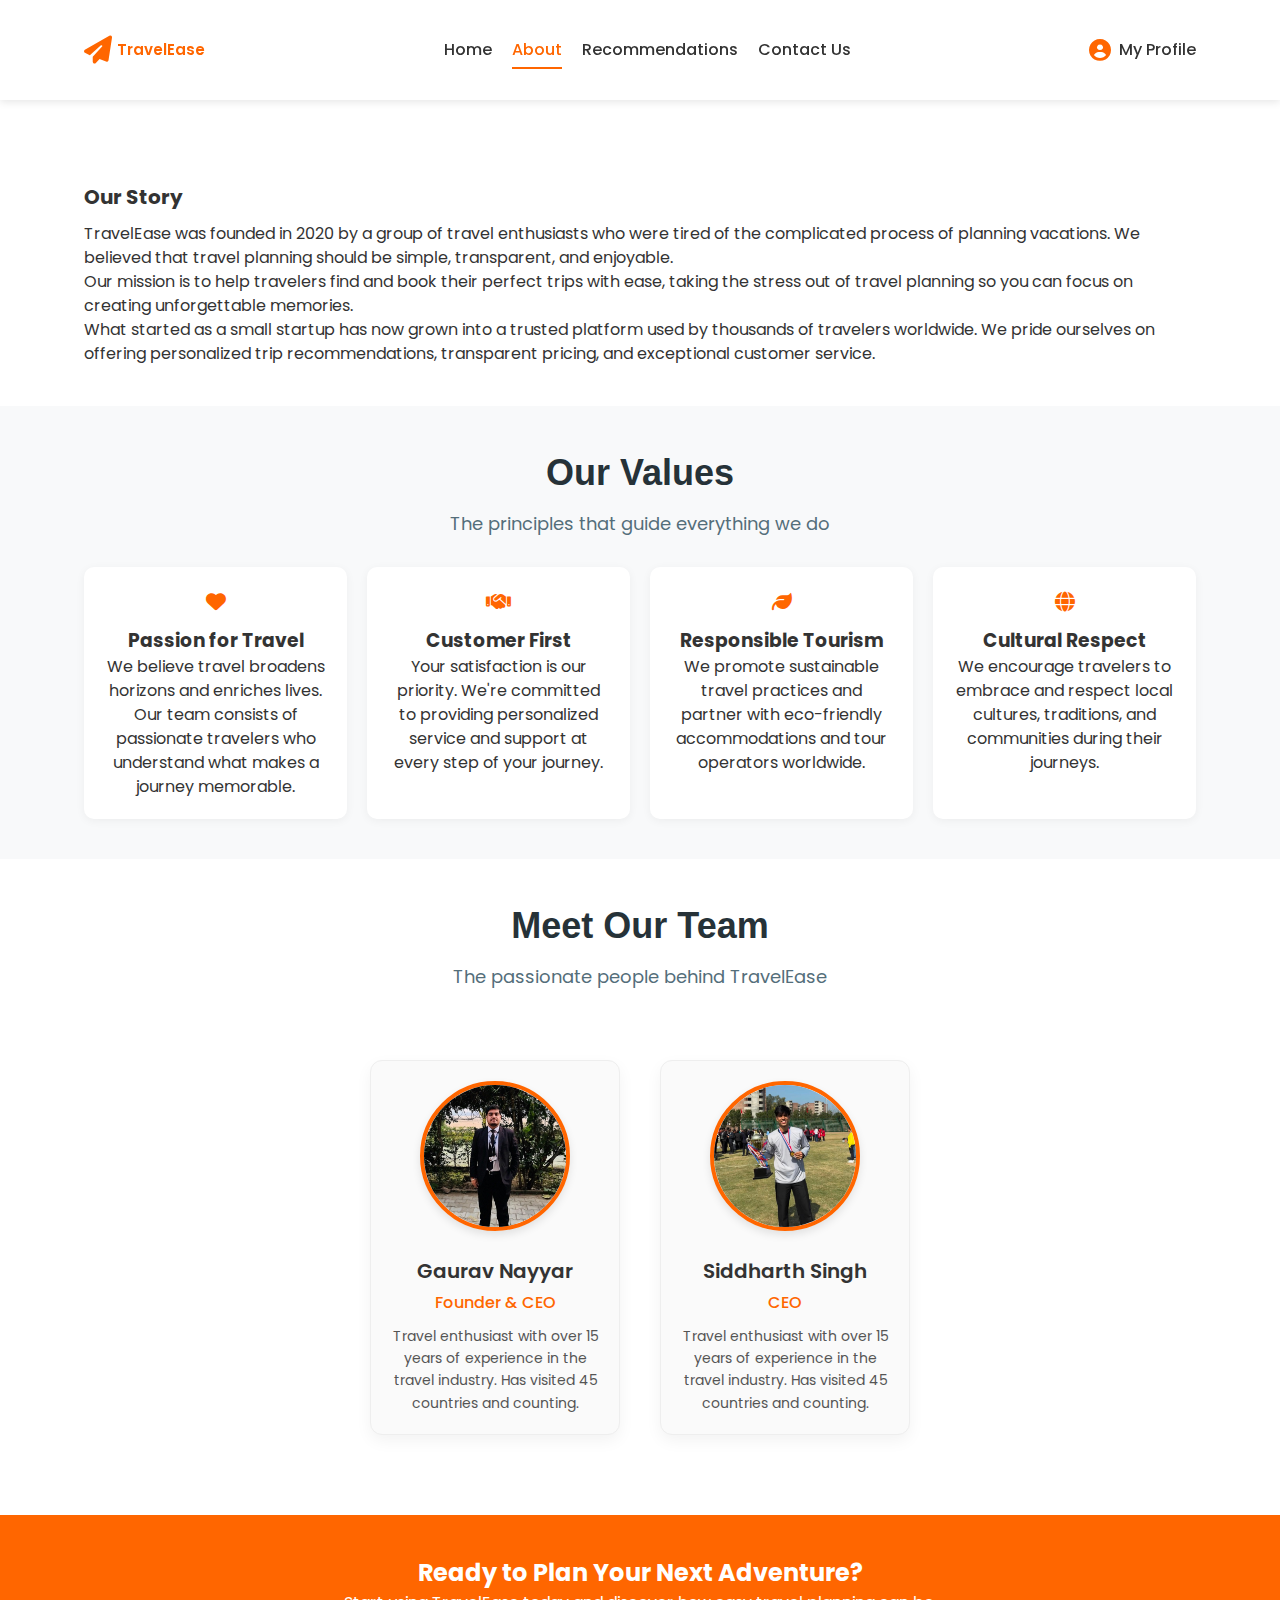
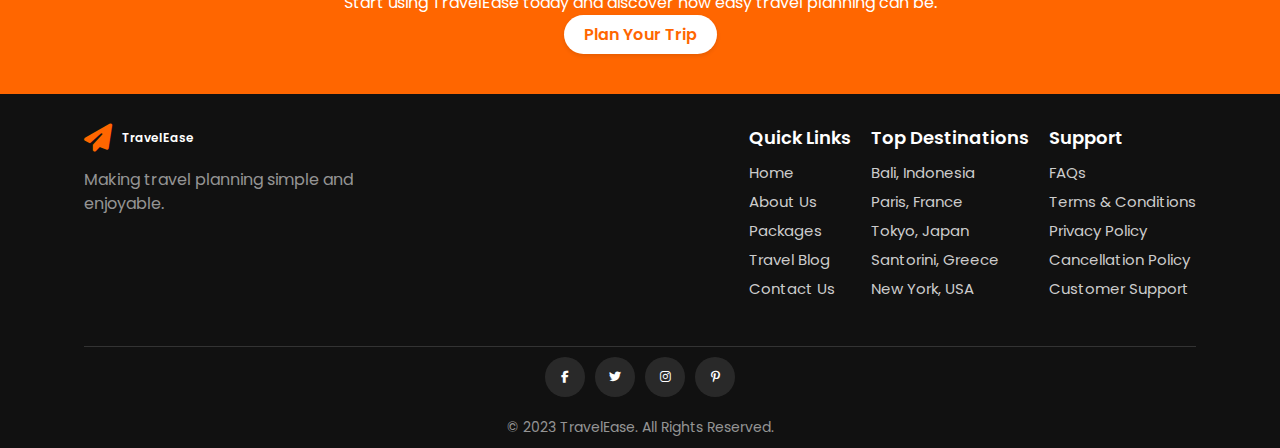
==== commit 34b89b0c: "Remove inline style from page banner section in about.html" ====
--- a/about.html
+++ b/about.html
@@ -305,7 +305,7 @@
         </div>
     </header>
 
-    <section class="page-banner" style="background-color: var(--primary-color);">
+    <section class="page-banner">
         <div class="container">
             <div class="banner-content">
                 <h1>About Us</h1>
